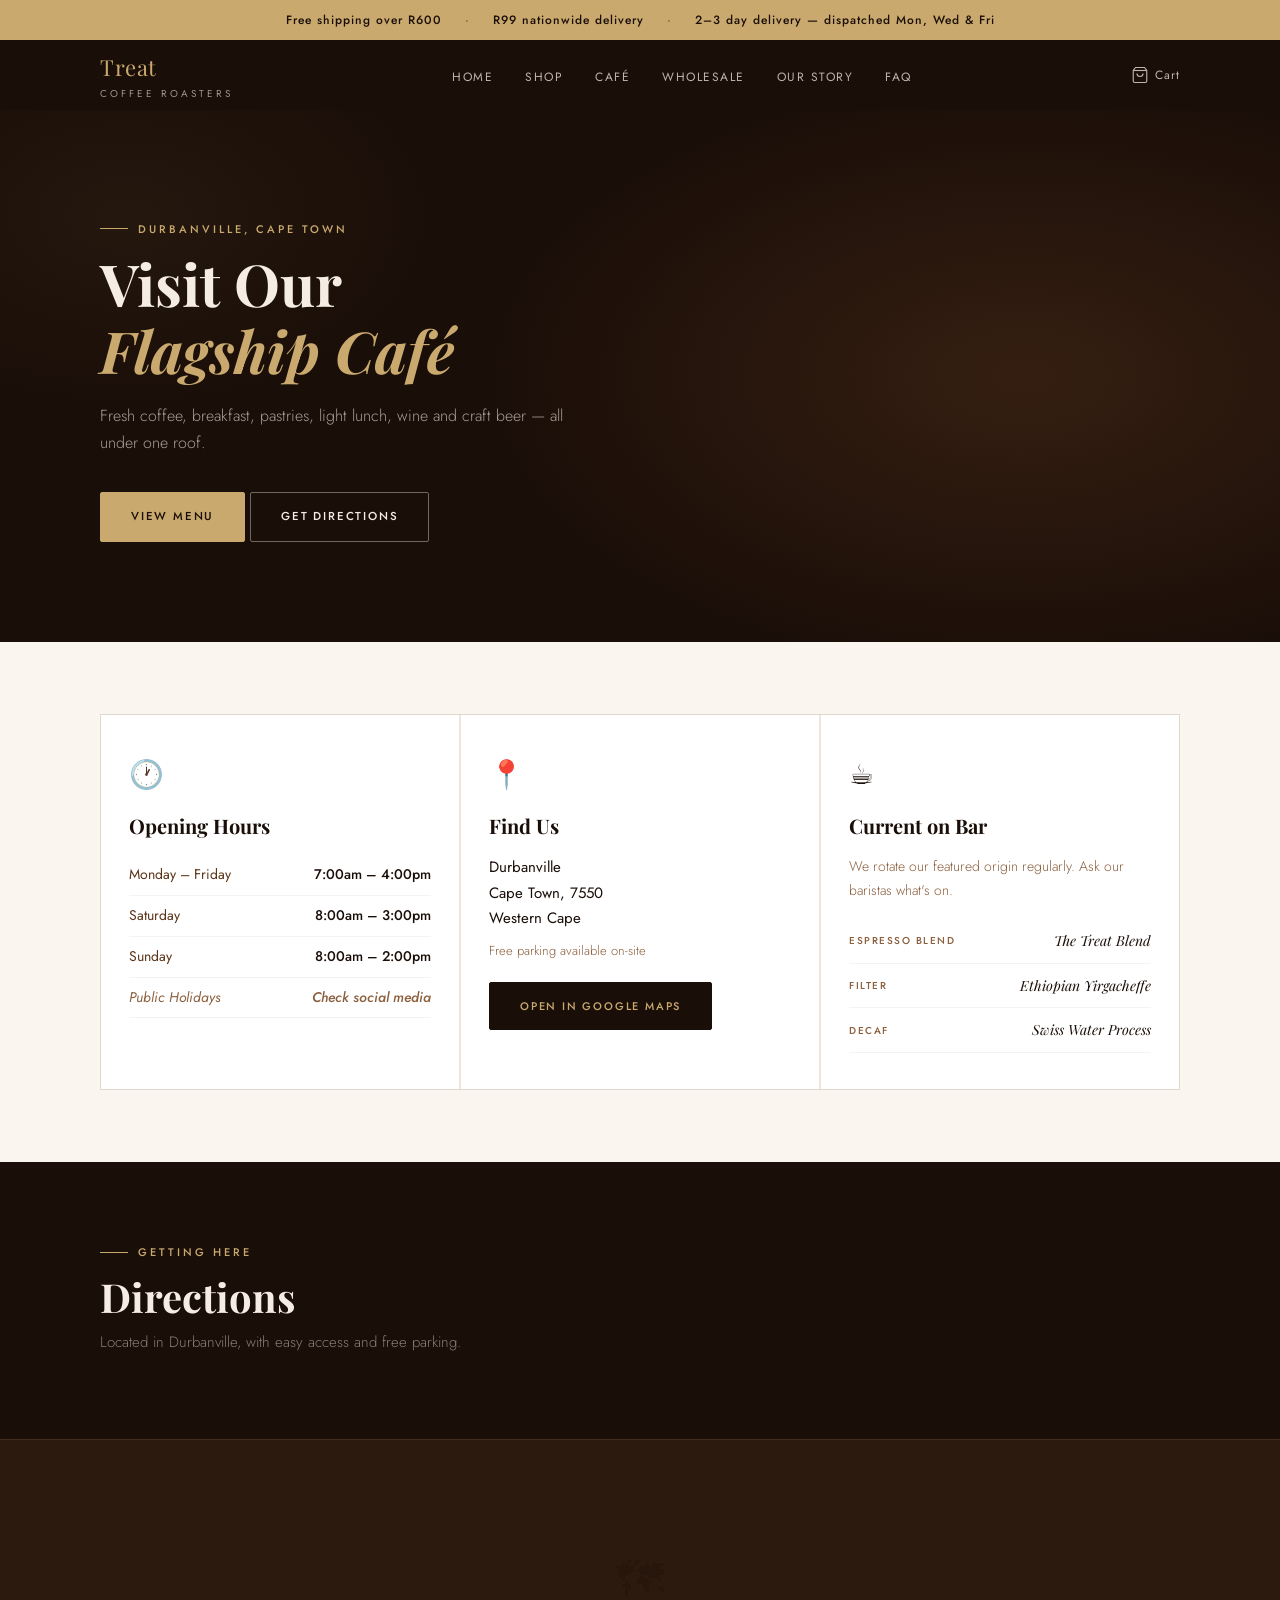
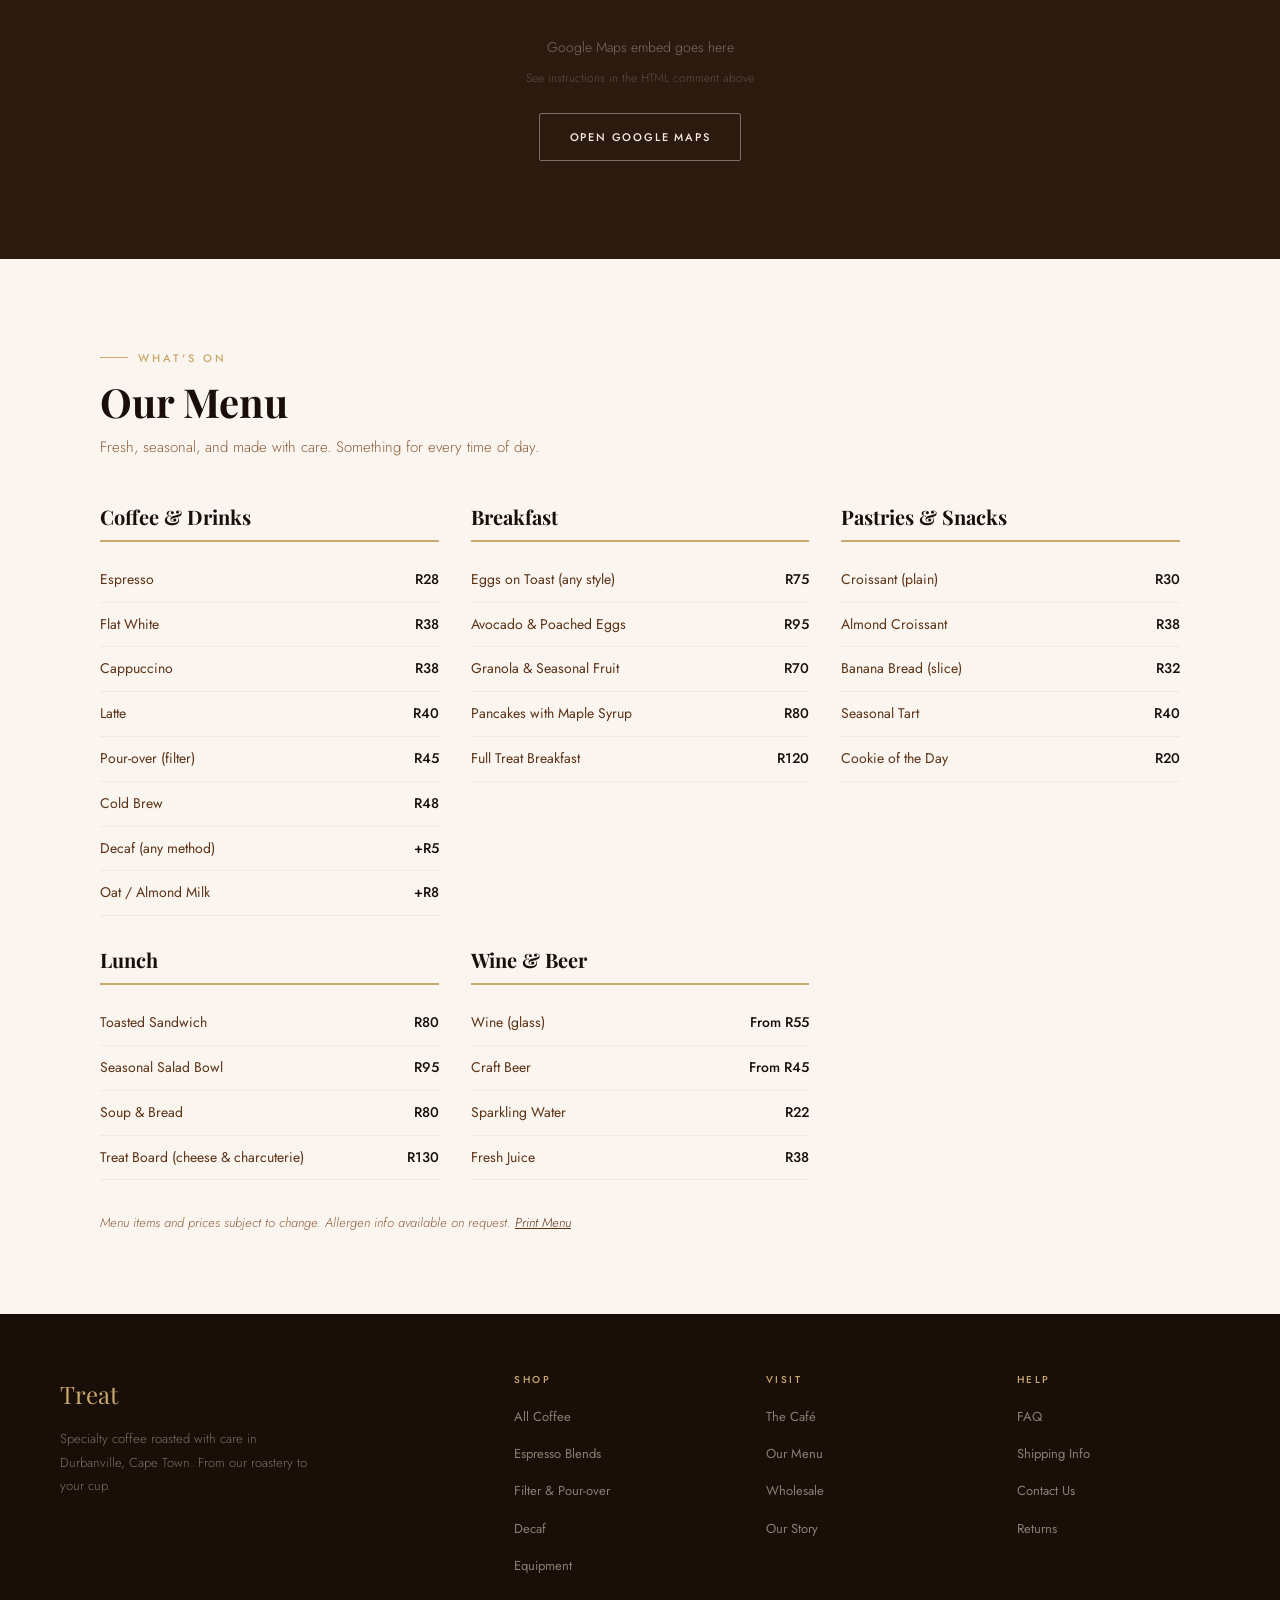
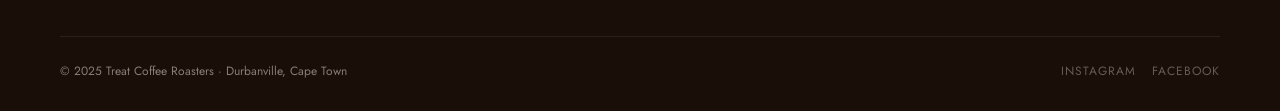
==== cafe.html @ 25e73a99 "Initial commit: Treats Coffee website - 8 pages, CSS, JS" ====
<!DOCTYPE html>
<html lang="en">
<head>
  <meta charset="UTF-8">
  <meta name="viewport" content="width=device-width, initial-scale=1.0">
  <meta name="description" content="Visit Treat Coffee Roasters café in Durbanville. Fresh coffee, breakfast, pastries, light lunch, wine and beer. Find our address, hours and menu.">
  <title>Our Café — Treat Coffee Roasters</title>
  <link rel="preconnect" href="https://fonts.googleapis.com">
  <link rel="preconnect" href="https://fonts.gstatic.com" crossorigin>
  <link rel="stylesheet" href="css/style.css">
  <link rel="stylesheet" href="css/cafe.css">
</head>
<body>
  <div id="shippingBar"></div>
  <div id="siteNav"></div>

  <main>

    <!-- ── Hero ── -->
    <header class="cafe-hero">
      <div class="cafe-hero-bg" aria-hidden="true"></div>
      <div class="cafe-hero-content container">
        <div class="section-label" style="color:var(--gold)">Durbanville, Cape Town</div>
        <h1>Visit Our<br><em>Flagship Café</em></h1>
        <p class="hero-sub" style="max-width:480px;">Fresh coffee, breakfast, pastries, light lunch, wine and craft beer — all under one roof.</p>
        <div class="hero-actions">
          <a href="#menu" class="btn btn-gold">View Menu</a>
          <a href="#directions" class="btn btn-outline-light">Get Directions</a>
        </div>
      </div>
    </header>

    <!-- ── Cafe Info ── -->
    <section class="cafe-info-section">
      <div class="container">
        <div class="cafe-info-grid">
          <div class="cafe-info-card">
            <div class="info-icon" aria-hidden="true">🕐</div>
            <h3>Opening Hours</h3>
            <table class="hours-table" aria-label="Café opening hours">
              <tbody>
                <tr><td>Monday – Friday</td><td>7:00am – 4:00pm</td></tr>
                <tr><td>Saturday</td><td>8:00am – 3:00pm</td></tr>
                <tr><td>Sunday</td><td>8:00am – 2:00pm</td></tr>
                <tr class="closed-row"><td>Public Holidays</td><td>Check social media</td></tr>
              </tbody>
            </table>
          </div>
          <div class="cafe-info-card">
            <div class="info-icon" aria-hidden="true">📍</div>
            <h3>Find Us</h3>
            <address style="font-style:normal;">
              <p style="margin-bottom:8px;font-size:15px;color:var(--espresso);font-weight:400;">Durbanville<br>Cape Town, 7550<br>Western Cape</p>
              <p style="font-size:13px;color:var(--caramel);margin-bottom:20px;">Free parking available on-site</p>
            </address>
            <a href="https://maps.google.com/?q=Treat+Coffee+Roasters+Durbanville" target="_blank" rel="noopener" class="btn btn-dark" style="font-size:11px;">Open in Google Maps</a>
          </div>
          <div class="cafe-info-card">
            <div class="info-icon" aria-hidden="true">☕</div>
            <h3>Current on Bar</h3>
            <p style="font-size:14px;color:var(--caramel);margin-bottom:16px;font-weight:300;">We rotate our featured origin regularly. Ask our baristas what's on.</p>
            <div class="on-bar-item">
              <span class="on-bar-label">Espresso Blend</span>
              <span class="on-bar-name">The Treat Blend</span>
            </div>
            <div class="on-bar-item">
              <span class="on-bar-label">Filter</span>
              <span class="on-bar-name">Ethiopian Yirgacheffe</span>
            </div>
            <div class="on-bar-item">
              <span class="on-bar-label">Decaf</span>
              <span class="on-bar-name">Swiss Water Process</span>
            </div>
          </div>
        </div>
      </div>
    </section>

    <!-- ── Map ── -->
    <section class="map-section" id="directions" aria-labelledby="map-heading">
      <div class="container">
        <div class="section-label">Getting Here</div>
        <h2 class="section-title" id="map-heading">Directions</h2>
        <p class="section-sub">Located in Durbanville, with easy access and free parking.</p>
      </div>
      <!-- Replace the div below with a real Google Maps embed iframe -->
      <div class="map-embed-area" role="img" aria-label="Map showing Treat Coffee Roasters location in Durbanville">
        <!--
          REPLACE THIS COMMENT BLOCK WITH YOUR GOOGLE MAPS EMBED:

          1. Go to maps.google.com
          2. Search for your address
          3. Click Share → Embed a map
          4. Copy the <iframe> code and paste it here

          Example:
          <iframe
            src="https://www.google.com/maps/embed?pb=!1m18!..."
            width="100%" height="420" style="border:0;" allowfullscreen
            loading="lazy" referrerpolicy="no-referrer-when-downgrade"
            title="Treat Coffee Roasters location">
          </iframe>
        -->
        <div class="map-placeholder-inner">
          <div style="font-size:48px;margin-bottom:16px;opacity:0.3;">🗺</div>
          <p style="color:rgba(245,237,227,0.4);font-size:14px;">Google Maps embed goes here</p>
          <p style="color:rgba(245,237,227,0.25);font-size:12px;margin-top:8px;">See instructions in the HTML comment above</p>
          <a href="https://maps.google.com/?q=Durbanville+Cape+Town" target="_blank" rel="noopener" class="btn btn-outline-light" style="margin-top:24px;font-size:11px;">Open Google Maps</a>
        </div>
      </div>
    </section>

    <!-- ── Menu ── -->
    <section class="menu-section" id="menu" aria-labelledby="menu-heading">
      <div class="container">
        <div class="section-label">What's On</div>
        <h2 class="section-title" id="menu-heading">Our Menu</h2>
        <p class="section-sub">Fresh, seasonal, and made with care. Something for every time of day.</p>
        <div class="menu-grid">
          <div class="menu-category">
            <h3 class="menu-cat-title">Coffee &amp; Drinks</h3>
            <div class="menu-items">
              <div class="menu-item"><span>Espresso</span><span>R28</span></div>
              <div class="menu-item"><span>Flat White</span><span>R38</span></div>
              <div class="menu-item"><span>Cappuccino</span><span>R38</span></div>
              <div class="menu-item"><span>Latte</span><span>R40</span></div>
              <div class="menu-item"><span>Pour-over (filter)</span><span>R45</span></div>
              <div class="menu-item"><span>Cold Brew</span><span>R48</span></div>
              <div class="menu-item"><span>Decaf (any method)</span><span>+R5</span></div>
              <div class="menu-item"><span>Oat / Almond Milk</span><span>+R8</span></div>
            </div>
          </div>
          <div class="menu-category">
            <h3 class="menu-cat-title">Breakfast</h3>
            <div class="menu-items">
              <div class="menu-item"><span>Eggs on Toast (any style)</span><span>R75</span></div>
              <div class="menu-item"><span>Avocado &amp; Poached Eggs</span><span>R95</span></div>
              <div class="menu-item"><span>Granola &amp; Seasonal Fruit</span><span>R70</span></div>
              <div class="menu-item"><span>Pancakes with Maple Syrup</span><span>R80</span></div>
              <div class="menu-item"><span>Full Treat Breakfast</span><span>R120</span></div>
            </div>
          </div>
          <div class="menu-category">
            <h3 class="menu-cat-title">Pastries &amp; Snacks</h3>
            <div class="menu-items">
              <div class="menu-item"><span>Croissant (plain)</span><span>R30</span></div>
              <div class="menu-item"><span>Almond Croissant</span><span>R38</span></div>
              <div class="menu-item"><span>Banana Bread (slice)</span><span>R32</span></div>
              <div class="menu-item"><span>Seasonal Tart</span><span>R40</span></div>
              <div class="menu-item"><span>Cookie of the Day</span><span>R20</span></div>
            </div>
          </div>
          <div class="menu-category">
            <h3 class="menu-cat-title">Lunch</h3>
            <div class="menu-items">
              <div class="menu-item"><span>Toasted Sandwich</span><span>R80</span></div>
              <div class="menu-item"><span>Seasonal Salad Bowl</span><span>R95</span></div>
              <div class="menu-item"><span>Soup &amp; Bread</span><span>R80</span></div>
              <div class="menu-item"><span>Treat Board (cheese &amp; charcuterie)</span><span>R130</span></div>
            </div>
          </div>
          <div class="menu-category">
            <h3 class="menu-cat-title">Wine &amp; Beer</h3>
            <div class="menu-items">
              <div class="menu-item"><span>Wine (glass)</span><span>From R55</span></div>
              <div class="menu-item"><span>Craft Beer</span><span>From R45</span></div>
              <div class="menu-item"><span>Sparkling Water</span><span>R22</span></div>
              <div class="menu-item"><span>Fresh Juice</span><span>R38</span></div>
            </div>
          </div>
        </div>
        <p style="font-size:13px;color:var(--caramel);margin-top:32px;font-style:italic;">
          Menu items and prices subject to change. Allergen info available on request.
          <a href="#" style="color:var(--walnut);text-decoration:underline;" onclick="window.print()">Print Menu</a>
        </p>
      </div>
    </section>

  </main>

  <div id="siteFooter"></div>

  <script src="js/main.js"></script>
  <script src="js/components.js"></script>
</body>
</html>
---- css/style.css ----
/* ============================================
   TREAT COFFEE ROASTERS — Global Stylesheet
   ============================================ */

@import url('https://fonts.googleapis.com/css2?family=Playfair+Display:ital,wght@0,400;0,600;0,700;1,400;1,600&family=Jost:wght@300;400;500;600&display=swap');

/* ── Design Tokens ── */
:root {
  --espresso:    #1a0e08;
  --roast:       #2c1a0e;
  --mahogany:    #3d2314;
  --walnut:      #5c3317;
  --caramel:     #8b5e3c;
  --cream:       #f5ede3;
  --milk:        #faf5ef;
  --white:       #ffffff;
  --gold:        #c9a96e;
  --gold-light:  #e2c99a;
  --gold-dark:   #a07840;
  --charcoal:    #1e1e1e;
  --gray-light:  #f0ebe4;
  --success:     #2e7d52;

  --font-serif: 'Playfair Display', Georgia, serif;
  --font-sans:  'Jost', system-ui, sans-serif;

  --max-width: 1160px;
  --section-pad: 80px 40px;
  --radius-sm: 2px;
  --transition: 0.22s ease;
}

/* ── Reset ── */
*, *::before, *::after { box-sizing: border-box; margin: 0; padding: 0; }
html { scroll-behavior: smooth; }
body {
  font-family: var(--font-sans);
  background: var(--milk);
  color: var(--espresso);
  line-height: 1.7;
  font-size: 16px;
}
img { display: block; max-width: 100%; height: auto; }
a { text-decoration: none; color: inherit; }
ul { list-style: none; }
button { font-family: var(--font-sans); cursor: pointer; border: none; background: none; }

/* ── Typography ── */
h1, h2, h3, h4 { font-family: var(--font-serif); line-height: 1.15; }
h1 { font-size: clamp(36px, 5vw, 58px); }
h2 { font-size: clamp(28px, 4vw, 40px); }
h3 { font-size: clamp(20px, 2.5vw, 26px); }
h4 { font-size: 18px; }
p { font-weight: 300; color: var(--walnut); }

/* ── Utility Classes ── */
.container { max-width: var(--max-width); margin: 0 auto; padding: 0 40px; }
.section-pad { padding: var(--section-pad); }

.section-label {
  display: inline-flex;
  align-items: center;
  gap: 10px;
  font-size: 11px;
  letter-spacing: 3px;
  text-transform: uppercase;
  color: var(--gold);
  margin-bottom: 12px;
  font-weight: 500;
}
.section-label::before {
  content: '';
  width: 28px;
  height: 1px;
  background: var(--gold);
  flex-shrink: 0;
}

.section-title { color: var(--espresso); margin-bottom: 10px; }
.section-title.light { color: var(--cream); }
.section-sub { font-size: 15px; color: var(--caramel); font-weight: 300; margin-bottom: 44px; }
.section-sub.light { color: rgba(245,237,227,0.6); }

/* ── Buttons ── */
.btn {
  display: inline-flex;
  align-items: center;
  gap: 8px;
  padding: 14px 30px;
  font-family: var(--font-sans);
  font-size: 11.5px;
  font-weight: 500;
  letter-spacing: 1.8px;
  text-transform: uppercase;
  transition: var(--transition);
  border-radius: var(--radius-sm);
}

.btn-gold {
  background: var(--gold);
  color: var(--espresso);
  border: 1px solid var(--gold);
}
.btn-gold:hover { background: var(--gold-light); border-color: var(--gold-light); transform: translateY(-2px); }

.btn-dark {
  background: var(--espresso);
  color: var(--gold);
  border: 1px solid var(--espresso);
}
.btn-dark:hover { background: var(--roast); }

.btn-outline-light {
  background: transparent;
  color: var(--cream);
  border: 1px solid rgba(245,237,227,0.4);
}
.btn-outline-light:hover { border-color: var(--gold); color: var(--gold); }

.btn-outline-dark {
  background: transparent;
  color: var(--espresso);
  border: 1px solid rgba(26,14,8,0.3);
}
.btn-outline-dark:hover { border-color: var(--walnut); color: var(--walnut); }

/* ── Shipping Banner ── */
.shipping-bar {
  background: var(--gold);
  text-align: center;
  padding: 10px 20px;
  font-size: 12px;
  letter-spacing: 1px;
  color: var(--espresso);
  font-weight: 500;
}
.shipping-bar span { margin: 0 14px; }
.shipping-bar .sep { opacity: 0.5; margin: 0 4px; }

/* ── Navigation ── */
.site-nav {
  background: var(--espresso);
  position: sticky;
  top: 0;
  z-index: 1000;
}
.nav-inner {
  max-width: var(--max-width);
  margin: 0 auto;
  padding: 0 40px;
  display: flex;
  align-items: center;
  justify-content: space-between;
  height: 70px;
}
.nav-logo {
  font-family: var(--font-serif);
  color: var(--gold);
  font-size: 22px;
  letter-spacing: 0.5px;
}
.nav-logo small {
  display: block;
  font-family: var(--font-sans);
  font-size: 10px;
  letter-spacing: 3px;
  color: var(--cream);
  opacity: 0.6;
  font-weight: 400;
  text-transform: uppercase;
  margin-top: -2px;
}
.nav-links {
  display: flex;
  gap: 32px;
  align-items: center;
}
.nav-links a {
  color: rgba(245,237,227,0.75);
  font-size: 12px;
  letter-spacing: 1.5px;
  text-transform: uppercase;
  font-weight: 400;
  transition: color var(--transition);
}
.nav-links a:hover,
.nav-links a.active { color: var(--gold); }
.nav-cart {
  display: flex;
  align-items: center;
  gap: 6px;
  color: var(--cream);
  font-size: 12px;
  letter-spacing: 1px;
  opacity: 0.75;
  transition: opacity var(--transition);
  cursor: pointer;
}
.nav-cart:hover { opacity: 1; color: var(--gold); }
.nav-cart svg { width: 18px; height: 18px; }

.nav-hamburger {
  display: none;
  flex-direction: column;
  gap: 5px;
  cursor: pointer;
  padding: 4px;
}
.nav-hamburger span {
  display: block;
  width: 24px;
  height: 1.5px;
  background: var(--cream);
  transition: var(--transition);
}

.mobile-menu {
  display: none;
  background: var(--espresso);
  border-top: 1px solid rgba(255,255,255,0.08);
}
.mobile-menu.open { display: block; }
.mobile-menu a {
  display: block;
  padding: 14px 40px;
  color: rgba(245,237,227,0.8);
  font-size: 13px;
  letter-spacing: 1.5px;
  text-transform: uppercase;
  border-bottom: 1px solid rgba(255,255,255,0.05);
  transition: color var(--transition);
}
.mobile-menu a:hover { color: var(--gold); }

/* ── Footer ── */
.site-footer {
  background: var(--espresso);
  color: rgba(245,237,227,0.5);
  padding: 60px 40px 30px;
}
.footer-inner {
  max-width: var(--max-width);
  margin: 0 auto;
}
.footer-grid {
  display: grid;
  grid-template-columns: 2fr 1fr 1fr 1fr;
  gap: 48px;
  margin-bottom: 48px;
}
.footer-brand-name {
  font-family: var(--font-serif);
  color: var(--gold);
  font-size: 24px;
  margin-bottom: 12px;
}
.footer-brand-desc {
  font-size: 13px;
  line-height: 1.8;
  color: rgba(245,237,227,0.45);
  max-width: 260px;
  font-weight: 300;
}
.footer-col h4 {
  font-family: var(--font-sans);
  font-size: 10px;
  letter-spacing: 2.5px;
  text-transform: uppercase;
  color: var(--gold);
  margin-bottom: 16px;
  font-weight: 500;
}
.footer-col ul li { margin-bottom: 10px; }
.footer-col ul a {
  font-size: 13px;
  color: rgba(245,237,227,0.5);
  transition: color var(--transition);
}
.footer-col ul a:hover { color: var(--cream); }
.footer-bottom {
  border-top: 1px solid rgba(255,255,255,0.07);
  padding-top: 24px;
  display: flex;
  justify-content: space-between;
  align-items: center;
  font-size: 12px;
}
.footer-social { display: flex; gap: 16px; }
.footer-social a {
  color: rgba(245,237,227,0.35);
  font-size: 12px;
  letter-spacing: 1px;
  text-transform: uppercase;
  transition: color var(--transition);
}
.footer-social a:hover { color: var(--gold); }

/* ── Roast Dots ── */
.roast-dots { display: flex; gap: 4px; margin-bottom: 10px; }
.roast-dot { width: 10px; height: 10px; border-radius: 50%; background: rgba(92,51,23,0.15); }
.roast-dot.filled { background: var(--walnut); }
.roast-dots.light .roast-dot { background: rgba(245,237,227,0.2); }
.roast-dots.light .roast-dot.filled { background: var(--gold); }

/* ── Tags ── */
.tag {
  display: inline-block;
  font-size: 10px;
  letter-spacing: 1px;
  text-transform: uppercase;
  padding: 4px 10px;
  font-weight: 500;
  border-radius: var(--radius-sm);
}
.tag-bestseller { background: var(--gold); color: var(--espresso); }
.tag-new { background: var(--espresso); color: var(--gold); }
.tag-limited { background: var(--walnut); color: var(--cream); }
.tag-decaf { background: var(--mahogany); color: var(--gold-light); }

/* ── Product Cards ── */
.product-card {
  background: var(--white);
  border: 1px solid rgba(92,51,23,0.1);
  position: relative;
  transition: transform var(--transition), box-shadow var(--transition);
}
.product-card:hover {
  transform: translateY(-4px);
  box-shadow: 0 16px 40px rgba(26,14,8,0.1);
}
.product-image-area {
  height: 200px;
  display: flex;
  align-items: center;
  justify-content: center;
  position: relative;
  overflow: hidden;
}
.product-image-area img {
  width: 100%;
  height: 100%;
  object-fit: cover;
  transition: transform 0.4s ease;
}
.product-card:hover .product-image-area img { transform: scale(1.04); }
.product-image-placeholder {
  font-size: 64px;
  opacity: 0.1;
  color: var(--cream);
}
.product-roast-badge {
  position: absolute;
  bottom: 12px;
  right: 12px;
  background: rgba(26,14,8,0.75);
  color: var(--gold-light);
  font-size: 10px;
  letter-spacing: 1px;
  padding: 5px 11px;
  text-transform: uppercase;
  backdrop-filter: blur(4px);
}
.product-tag-pos {
  position: absolute;
  top: 12px;
  left: 12px;
  z-index: 2;
}
.product-body { padding: 20px; }
.product-name {
  font-family: var(--font-serif);
  font-size: 18px;
  color: var(--espresso);
  margin-bottom: 6px;
}
.product-origin {
  font-size: 11px;
  letter-spacing: 1px;
  text-transform: uppercase;
  color: var(--caramel);
  margin-bottom: 8px;
}
.product-notes {
  font-size: 13px;
  color: var(--caramel);
  font-style: italic;
  margin-bottom: 10px;
}
.product-best-for {
  font-size: 12px;
  color: var(--walnut);
  margin-bottom: 16px;
  opacity: 0.85;
}
.product-best-for strong {
  font-size: 10px;
  letter-spacing: 1px;
  text-transform: uppercase;
  font-weight: 600;
}
.product-footer {
  display: flex;
  align-items: center;
  justify-content: space-between;
  padding-top: 16px;
  border-top: 1px solid rgba(92,51,23,0.1);
}
.product-price { font-size: 20px; font-weight: 500; color: var(--espresso); }
.product-price .weight {
  font-size: 12px;
  color: var(--caramel);
  font-weight: 300;
  margin-left: 2px;
}
.btn-add-cart {
  background: var(--espresso);
  color: var(--gold);
  border: 1px solid var(--espresso);
  padding: 10px 18px;
  font-family: var(--font-sans);
  font-size: 11px;
  letter-spacing: 1px;
  text-transform: uppercase;
  font-weight: 500;
  cursor: pointer;
  transition: var(--transition);
}
.btn-add-cart:hover { background: var(--walnut); border-color: var(--walnut); }

/* ── Toast notification ── */
.toast {
  position: fixed;
  bottom: 32px;
  right: 32px;
  background: var(--espresso);
  color: var(--gold);
  padding: 14px 24px;
  font-size: 13px;
  letter-spacing: 0.5px;
  border-left: 3px solid var(--gold);
  opacity: 0;
  transform: translateY(12px);
  transition: opacity 0.3s, transform 0.3s;
  z-index: 9999;
  pointer-events: none;
}
.toast.show { opacity: 1; transform: translateY(0); }

/* ── Divider ── */
.gold-divider {
  width: 48px;
  height: 1px;
  background: var(--gold);
  margin: 20px 0;
}

/* ── Responsive ── */
@media (max-width: 900px) {
  .container { padding: 0 24px; }
  .section-pad { padding: 56px 24px; }
  .nav-links, .nav-cart { display: none; }
  .nav-hamburger { display: flex; }
  .footer-grid { grid-template-columns: 1fr 1fr; gap: 32px; }
}

@media (max-width: 600px) {
  .footer-grid { grid-template-columns: 1fr; }
  .footer-bottom { flex-direction: column; gap: 12px; text-align: center; }
  .shipping-bar span { display: block; margin: 3px 0; }
  .shipping-bar .sep { display: none; }
}
---- css/cafe.css ----
/* ============================================
   TREAT COFFEE ROASTERS — Café Page CSS
   ============================================ */

/* ── Hero ── */
.cafe-hero {
  background: var(--espresso);
  padding: 100px 40px;
  position: relative;
  overflow: hidden;
}
.cafe-hero-bg {
  position: absolute;
  inset: 0;
  background:
    radial-gradient(ellipse 60% 80% at 80% 50%, rgba(60,35,20,0.8) 0%, transparent 70%),
    radial-gradient(ellipse 40% 60% at 10% 20%, rgba(201,169,110,0.06) 0%, transparent 60%);
}
.cafe-hero-content { position: relative; z-index: 2; }
.cafe-hero h1 { color: var(--cream); margin-bottom: 18px; }
.cafe-hero h1 em { color: var(--gold); font-style: italic; }
.cafe-hero .hero-sub { color: rgba(245,237,227,0.65); font-weight: 300; margin-bottom: 36px; }

/* ── Info Section ── */
.cafe-info-section { padding: 72px 0; background: var(--milk); }
.cafe-info-grid {
  display: grid;
  grid-template-columns: repeat(auto-fit, minmax(260px, 1fr));
  gap: 2px;
  background: rgba(92,51,23,0.08);
  border: 1px solid rgba(92,51,23,0.08);
}
.cafe-info-card {
  background: var(--white);
  padding: 36px 28px;
}
.info-icon { font-size: 28px; margin-bottom: 16px; display: block; }
.cafe-info-card h3 {
  font-family: var(--font-serif);
  font-size: 20px;
  color: var(--espresso);
  margin-bottom: 18px;
}

.hours-table { width: 100%; border-collapse: collapse; }
.hours-table td {
  padding: 8px 0;
  font-size: 14px;
  border-bottom: 1px solid rgba(92,51,23,0.06);
}
.hours-table td:first-child { color: var(--walnut); }
.hours-table td:last-child { text-align: right; font-weight: 500; color: var(--espresso); }
.closed-row td { color: var(--caramel) !important; font-style: italic; }

.on-bar-item {
  display: flex;
  justify-content: space-between;
  align-items: center;
  padding: 10px 0;
  border-bottom: 1px solid rgba(92,51,23,0.06);
}
.on-bar-label {
  font-size: 10px;
  letter-spacing: 1.5px;
  text-transform: uppercase;
  color: var(--caramel);
  font-weight: 500;
}
.on-bar-name {
  font-size: 14px;
  color: var(--espresso);
  font-family: var(--font-serif);
  font-style: italic;
}

/* ── Map ── */
.map-section { background: var(--espresso); padding: 72px 0 0; }
.map-section .section-label { color: var(--gold); }
.map-section .section-title { color: var(--cream); }
.map-section .section-sub { color: rgba(245,237,227,0.5); }
.map-section .container { padding-bottom: 40px; }
.map-embed-area {
  width: 100%;
  height: 420px;
  background: var(--roast);
  overflow: hidden;
  display: flex;
  align-items: center;
  justify-content: center;
  border-top: 1px solid rgba(201,169,110,0.12);
}
.map-embed-area iframe { width: 100%; height: 100%; border: 0; }
.map-placeholder-inner { text-align: center; }

/* ── Menu ── */
.menu-section { padding: 80px 0; background: var(--milk); }
.menu-grid {
  display: grid;
  grid-template-columns: repeat(auto-fill, minmax(300px, 1fr));
  gap: 32px;
}
.menu-category { }
.menu-cat-title {
  font-family: var(--font-serif);
  font-size: 20px;
  color: var(--espresso);
  padding-bottom: 12px;
  border-bottom: 2px solid var(--gold);
  margin-bottom: 16px;
}
.menu-items { }
.menu-item {
  display: flex;
  justify-content: space-between;
  align-items: center;
  padding: 10px 0;
  font-size: 14px;
  border-bottom: 1px solid rgba(92,51,23,0.06);
}
.menu-item span:first-child { color: var(--walnut); }
.menu-item span:last-child { color: var(--espresso); font-weight: 500; flex-shrink: 0; margin-left: 12px; }

@media (max-width: 900px) {
  .cafe-hero { padding: 72px 24px; }
  .menu-grid { grid-template-columns: 1fr; }
  .map-embed-area { height: 300px; }
}
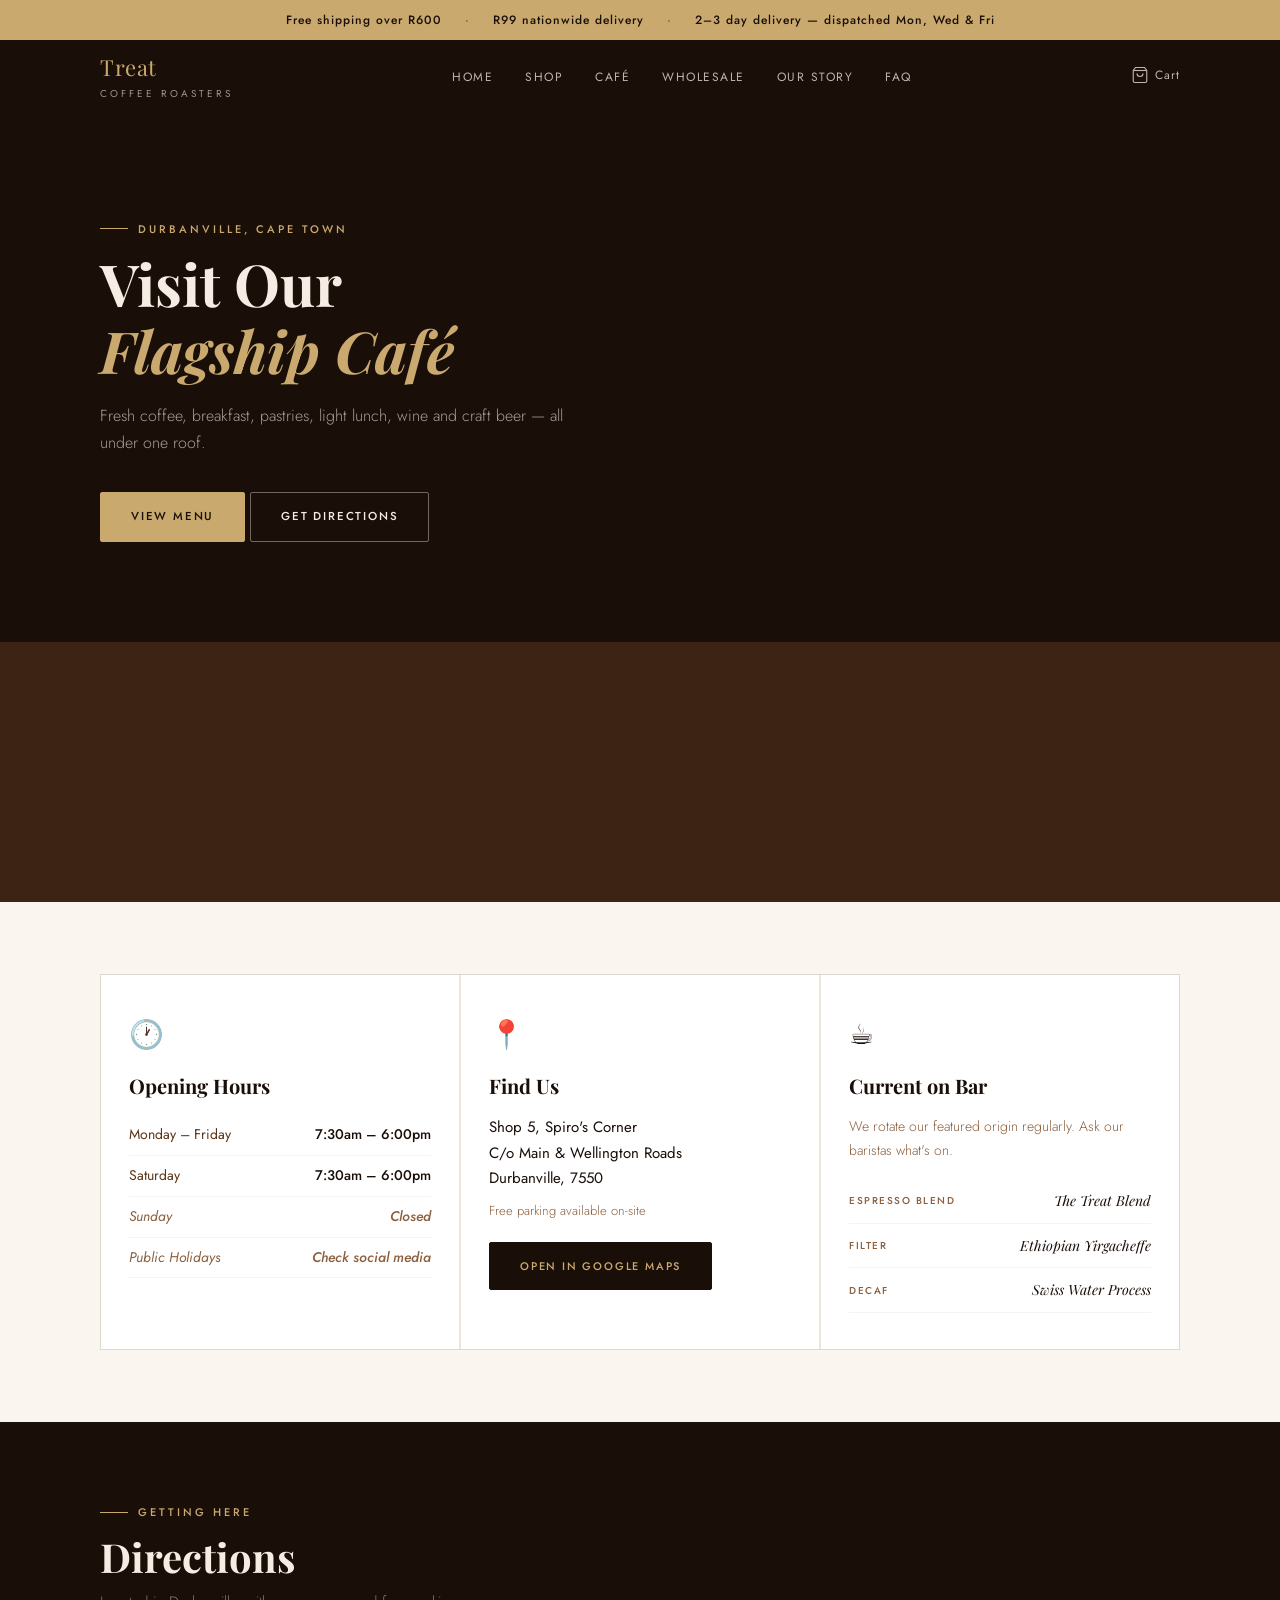
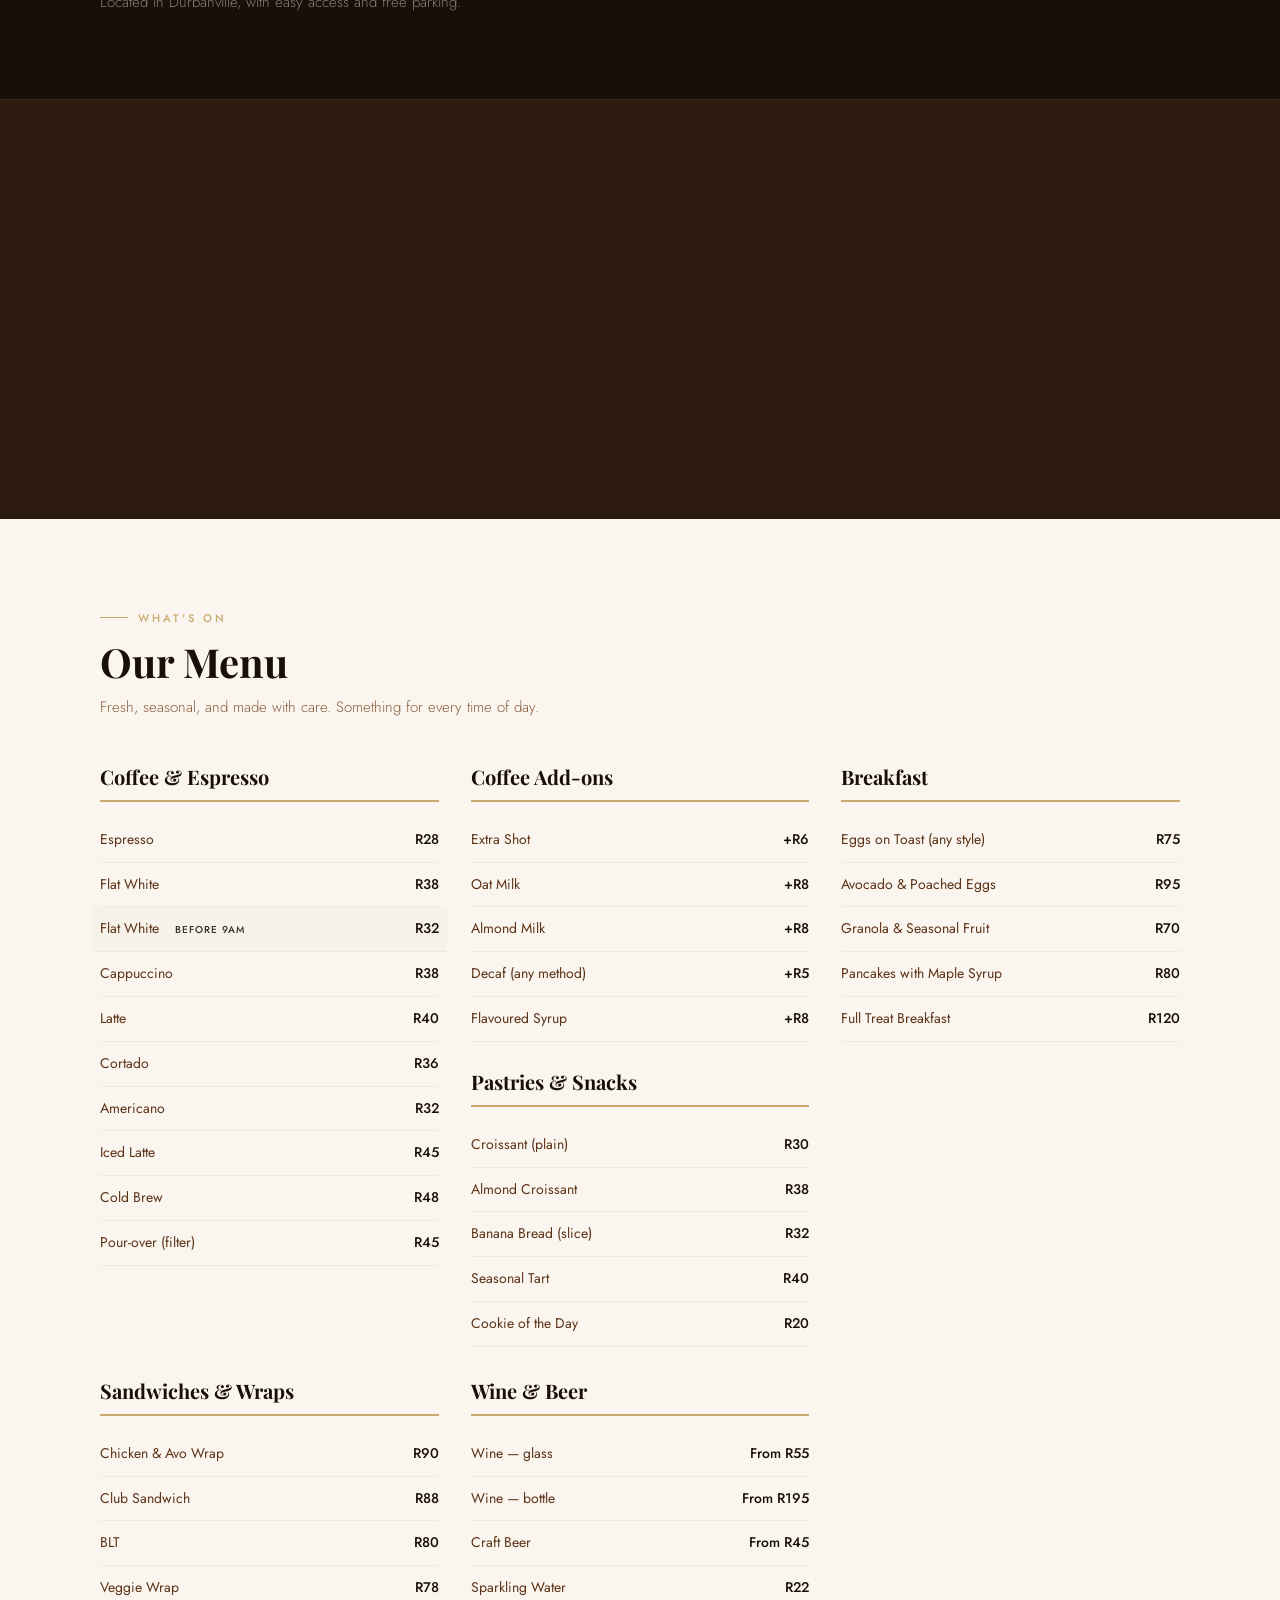
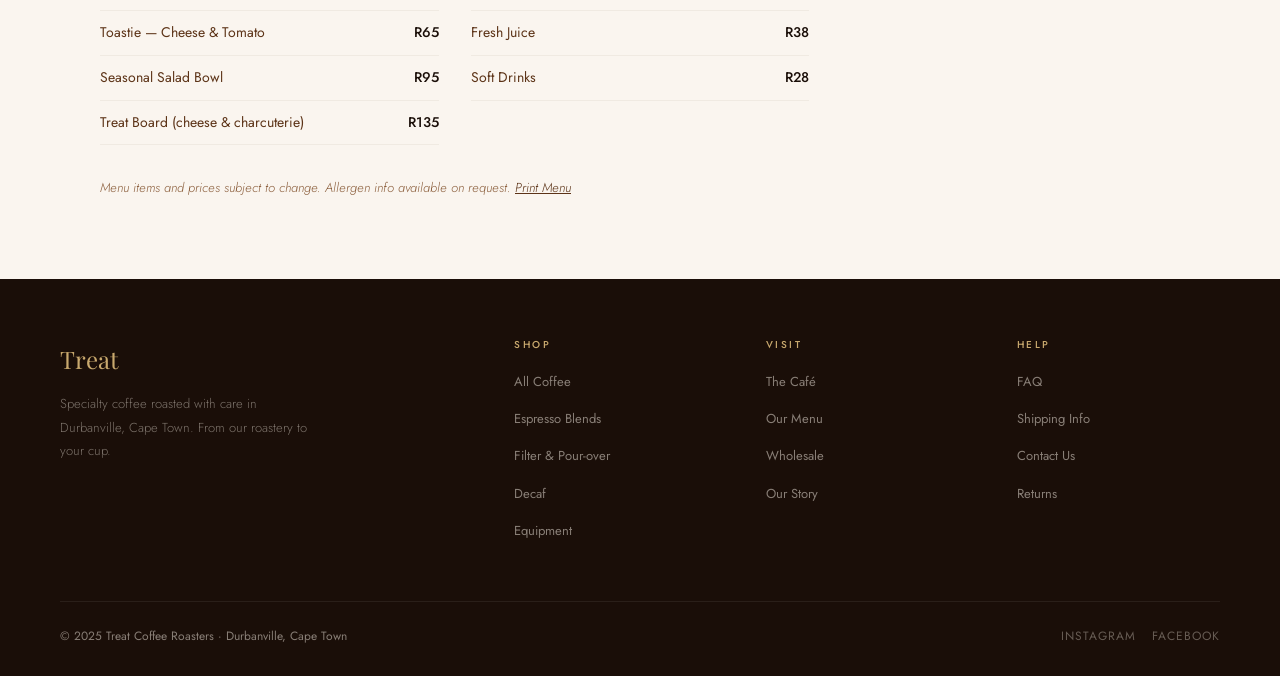
==== commit 01a35bc5: "Fix mobile menu, update cafe page: real address, correct hours, live map, accurate menu, image galle" ====
--- a/cafe.html
+++ b/cafe.html
@@ -30,6 +30,17 @@
       </div>
     </header>
 
+    <!-- ── Atmosphere Gallery ── -->
+    <!-- Drop your photos into the images/ folder using these filenames, or update the src attributes below -->
+    <section class="cafe-gallery" aria-label="Café atmosphere">
+      <div class="gallery-strip">
+        <div class="gallery-item" style="background-image:url('images/cafe-interior.jpg')" role="img" aria-label="Café interior"></div>
+        <div class="gallery-item" style="background-image:url('images/cafe-latte-art.jpg')" role="img" aria-label="Latte art"></div>
+        <div class="gallery-item" style="background-image:url('images/cafe-pastries.jpg')" role="img" aria-label="Pastries"></div>
+        <div class="gallery-item" style="background-image:url('images/cafe-wine.jpg')" role="img" aria-label="Wine and beer"></div>
+      </div>
+    </section>
+
     <!-- ── Cafe Info ── -->
     <section class="cafe-info-section">
       <div class="container">
@@ -39,9 +50,9 @@
             <h3>Opening Hours</h3>
             <table class="hours-table" aria-label="Café opening hours">
               <tbody>
-                <tr><td>Monday – Friday</td><td>7:00am – 4:00pm</td></tr>
-                <tr><td>Saturday</td><td>8:00am – 3:00pm</td></tr>
-                <tr><td>Sunday</td><td>8:00am – 2:00pm</td></tr>
+                <tr><td>Monday – Friday</td><td>7:30am – 6:00pm</td></tr>
+                <tr><td>Saturday</td><td>7:30am – 6:00pm</td></tr>
+                <tr class="closed-row"><td>Sunday</td><td>Closed</td></tr>
                 <tr class="closed-row"><td>Public Holidays</td><td>Check social media</td></tr>
               </tbody>
             </table>
@@ -50,10 +61,10 @@
             <div class="info-icon" aria-hidden="true">📍</div>
             <h3>Find Us</h3>
             <address style="font-style:normal;">
-              <p style="margin-bottom:8px;font-size:15px;color:var(--espresso);font-weight:400;">Durbanville<br>Cape Town, 7550<br>Western Cape</p>
+              <p style="margin-bottom:8px;font-size:15px;color:var(--espresso);font-weight:400;">Shop 5, Spiro's Corner<br>C/o Main &amp; Wellington Roads<br>Durbanville, 7550</p>
               <p style="font-size:13px;color:var(--caramel);margin-bottom:20px;">Free parking available on-site</p>
             </address>
-            <a href="https://maps.google.com/?q=Treat+Coffee+Roasters+Durbanville" target="_blank" rel="noopener" class="btn btn-dark" style="font-size:11px;">Open in Google Maps</a>
+            <a href="https://maps.google.com/?q=Shop+5,+Spiro%27s+Corner,+Main+%26+Wellington+Roads,+Durbanville,+Cape+Town" target="_blank" rel="noopener" class="btn btn-dark" style="font-size:11px;">Open in Google Maps</a>
           </div>
           <div class="cafe-info-card">
             <div class="info-icon" aria-hidden="true">☕</div>
@@ -83,30 +94,13 @@
         <h2 class="section-title" id="map-heading">Directions</h2>
         <p class="section-sub">Located in Durbanville, with easy access and free parking.</p>
       </div>
-      <!-- Replace the div below with a real Google Maps embed iframe -->
-      <div class="map-embed-area" role="img" aria-label="Map showing Treat Coffee Roasters location in Durbanville">
-        <!--
-          REPLACE THIS COMMENT BLOCK WITH YOUR GOOGLE MAPS EMBED:
-
-          1. Go to maps.google.com
-          2. Search for your address
-          3. Click Share → Embed a map
-          4. Copy the <iframe> code and paste it here
-
-          Example:
-          <iframe
-            src="https://www.google.com/maps/embed?pb=!1m18!..."
-            width="100%" height="420" style="border:0;" allowfullscreen
-            loading="lazy" referrerpolicy="no-referrer-when-downgrade"
-            title="Treat Coffee Roasters location">
-          </iframe>
-        -->
-        <div class="map-placeholder-inner">
-          <div style="font-size:48px;margin-bottom:16px;opacity:0.3;">🗺</div>
-          <p style="color:rgba(245,237,227,0.4);font-size:14px;">Google Maps embed goes here</p>
-          <p style="color:rgba(245,237,227,0.25);font-size:12px;margin-top:8px;">See instructions in the HTML comment above</p>
-          <a href="https://maps.google.com/?q=Durbanville+Cape+Town" target="_blank" rel="noopener" class="btn btn-outline-light" style="margin-top:24px;font-size:11px;">Open Google Maps</a>
-        </div>
+      <div class="map-embed-area">
+        <iframe
+          src="https://maps.google.com/maps?q=Shop+5,+Spiro%27s+Corner,+Main+%26+Wellington+Roads,+Durbanville,+Cape+Town&output=embed&z=17"
+          width="100%" height="420" style="border:0;" allowfullscreen
+          loading="lazy" referrerpolicy="no-referrer-when-downgrade"
+          title="Treat Coffee Roasters — Shop 5, Spiro's Corner, Durbanville">
+        </iframe>
       </div>
     </section>
 
@@ -118,16 +112,36 @@
         <p class="section-sub">Fresh, seasonal, and made with care. Something for every time of day.</p>
         <div class="menu-grid">
           <div class="menu-category">
-            <h3 class="menu-cat-title">Coffee &amp; Drinks</h3>
+            <h3 class="menu-cat-title">Coffee &amp; Espresso</h3>
             <div class="menu-items">
               <div class="menu-item"><span>Espresso</span><span>R28</span></div>
               <div class="menu-item"><span>Flat White</span><span>R38</span></div>
+              <div class="menu-item menu-item--highlight"><span>Flat White <span class="menu-note">before 9am</span></span><span>R32</span></div>
               <div class="menu-item"><span>Cappuccino</span><span>R38</span></div>
               <div class="menu-item"><span>Latte</span><span>R40</span></div>
+              <div class="menu-item"><span>Cortado</span><span>R36</span></div>
+              <div class="menu-item"><span>Americano</span><span>R32</span></div>
+              <div class="menu-item"><span>Iced Latte</span><span>R45</span></div>
+              <div class="menu-item"><span>Cold Brew</span><span>R48</span></div>
               <div class="menu-item"><span>Pour-over (filter)</span><span>R45</span></div>
-              <div class="menu-item"><span>Cold Brew</span><span>R48</span></div>
+            </div>
+          </div>
+          <div class="menu-category">
+            <h3 class="menu-cat-title">Coffee Add-ons</h3>
+            <div class="menu-items">
+              <div class="menu-item"><span>Extra Shot</span><span>+R6</span></div>
+              <div class="menu-item"><span>Oat Milk</span><span>+R8</span></div>
+              <div class="menu-item"><span>Almond Milk</span><span>+R8</span></div>
               <div class="menu-item"><span>Decaf (any method)</span><span>+R5</span></div>
-              <div class="menu-item"><span>Oat / Almond Milk</span><span>+R8</span></div>
+              <div class="menu-item"><span>Flavoured Syrup</span><span>+R8</span></div>
+            </div>
+            <h3 class="menu-cat-title" style="margin-top:28px;">Pastries &amp; Snacks</h3>
+            <div class="menu-items">
+              <div class="menu-item"><span>Croissant (plain)</span><span>R30</span></div>
+              <div class="menu-item"><span>Almond Croissant</span><span>R38</span></div>
+              <div class="menu-item"><span>Banana Bread (slice)</span><span>R32</span></div>
+              <div class="menu-item"><span>Seasonal Tart</span><span>R40</span></div>
+              <div class="menu-item"><span>Cookie of the Day</span><span>R20</span></div>
             </div>
           </div>
           <div class="menu-category">
@@ -141,31 +155,26 @@
             </div>
           </div>
           <div class="menu-category">
-            <h3 class="menu-cat-title">Pastries &amp; Snacks</h3>
+            <h3 class="menu-cat-title">Sandwiches &amp; Wraps</h3>
             <div class="menu-items">
-              <div class="menu-item"><span>Croissant (plain)</span><span>R30</span></div>
-              <div class="menu-item"><span>Almond Croissant</span><span>R38</span></div>
-              <div class="menu-item"><span>Banana Bread (slice)</span><span>R32</span></div>
-              <div class="menu-item"><span>Seasonal Tart</span><span>R40</span></div>
-              <div class="menu-item"><span>Cookie of the Day</span><span>R20</span></div>
-            </div>
-          </div>
-          <div class="menu-category">
-            <h3 class="menu-cat-title">Lunch</h3>
-            <div class="menu-items">
-              <div class="menu-item"><span>Toasted Sandwich</span><span>R80</span></div>
+              <div class="menu-item"><span>Chicken &amp; Avo Wrap</span><span>R90</span></div>
+              <div class="menu-item"><span>Club Sandwich</span><span>R88</span></div>
+              <div class="menu-item"><span>BLT</span><span>R80</span></div>
+              <div class="menu-item"><span>Veggie Wrap</span><span>R78</span></div>
+              <div class="menu-item"><span>Toastie — Cheese &amp; Tomato</span><span>R65</span></div>
               <div class="menu-item"><span>Seasonal Salad Bowl</span><span>R95</span></div>
-              <div class="menu-item"><span>Soup &amp; Bread</span><span>R80</span></div>
-              <div class="menu-item"><span>Treat Board (cheese &amp; charcuterie)</span><span>R130</span></div>
+              <div class="menu-item"><span>Treat Board (cheese &amp; charcuterie)</span><span>R135</span></div>
             </div>
           </div>
           <div class="menu-category">
             <h3 class="menu-cat-title">Wine &amp; Beer</h3>
             <div class="menu-items">
-              <div class="menu-item"><span>Wine (glass)</span><span>From R55</span></div>
+              <div class="menu-item"><span>Wine — glass</span><span>From R55</span></div>
+              <div class="menu-item"><span>Wine — bottle</span><span>From R195</span></div>
               <div class="menu-item"><span>Craft Beer</span><span>From R45</span></div>
               <div class="menu-item"><span>Sparkling Water</span><span>R22</span></div>
               <div class="menu-item"><span>Fresh Juice</span><span>R38</span></div>
+              <div class="menu-item"><span>Soft Drinks</span><span>R28</span></div>
             </div>
           </div>
         </div>
--- a/css/cafe.css
+++ b/css/cafe.css
@@ -5,6 +5,9 @@
 /* ── Hero ── */
 .cafe-hero {
   background: var(--espresso);
+  background-image: url('../images/cafe-hero.jpg');
+  background-size: cover;
+  background-position: center 40%;
   padding: 100px 40px;
   position: relative;
   overflow: hidden;
@@ -12,10 +15,23 @@
 .cafe-hero-bg {
   position: absolute;
   inset: 0;
-  background:
-    radial-gradient(ellipse 60% 80% at 80% 50%, rgba(60,35,20,0.8) 0%, transparent 70%),
-    radial-gradient(ellipse 40% 60% at 10% 20%, rgba(201,169,110,0.06) 0%, transparent 60%);
+  background: linear-gradient(to right, rgba(26,14,8,0.88) 30%, rgba(26,14,8,0.55) 100%);
 }
+
+/* ── Atmosphere Gallery ── */
+.cafe-gallery { overflow: hidden; line-height: 0; }
+.gallery-strip {
+  display: grid;
+  grid-template-columns: repeat(4, 1fr);
+  height: 260px;
+}
+.gallery-item {
+  background-color: var(--mahogany);
+  background-size: cover;
+  background-position: center;
+  transition: transform 0.5s ease;
+}
+.gallery-item:hover { transform: scale(1.04); }
 .cafe-hero-content { position: relative; z-index: 2; }
 .cafe-hero h1 { color: var(--cream); margin-bottom: 18px; }
 .cafe-hero h1 em { color: var(--gold); font-style: italic; }
@@ -120,8 +136,23 @@
 .menu-item span:first-child { color: var(--walnut); }
 .menu-item span:last-child { color: var(--espresso); font-weight: 500; flex-shrink: 0; margin-left: 12px; }
 
+.menu-note {
+  font-size: 10px;
+  letter-spacing: 1px;
+  text-transform: uppercase;
+  color: var(--gold);
+  font-weight: 500;
+  margin-left: 6px;
+  opacity: 0.85;
+}
+.menu-item--highlight { background: rgba(201,169,110,0.05); margin: 0 -8px; padding: 10px 8px; }
+
 @media (max-width: 900px) {
   .cafe-hero { padding: 72px 24px; }
   .menu-grid { grid-template-columns: 1fr; }
   .map-embed-area { height: 300px; }
+  .gallery-strip { grid-template-columns: repeat(2, 1fr); height: 360px; }
 }
+@media (max-width: 600px) {
+  .gallery-strip { grid-template-columns: repeat(2, 1fr); height: 280px; }
+}
